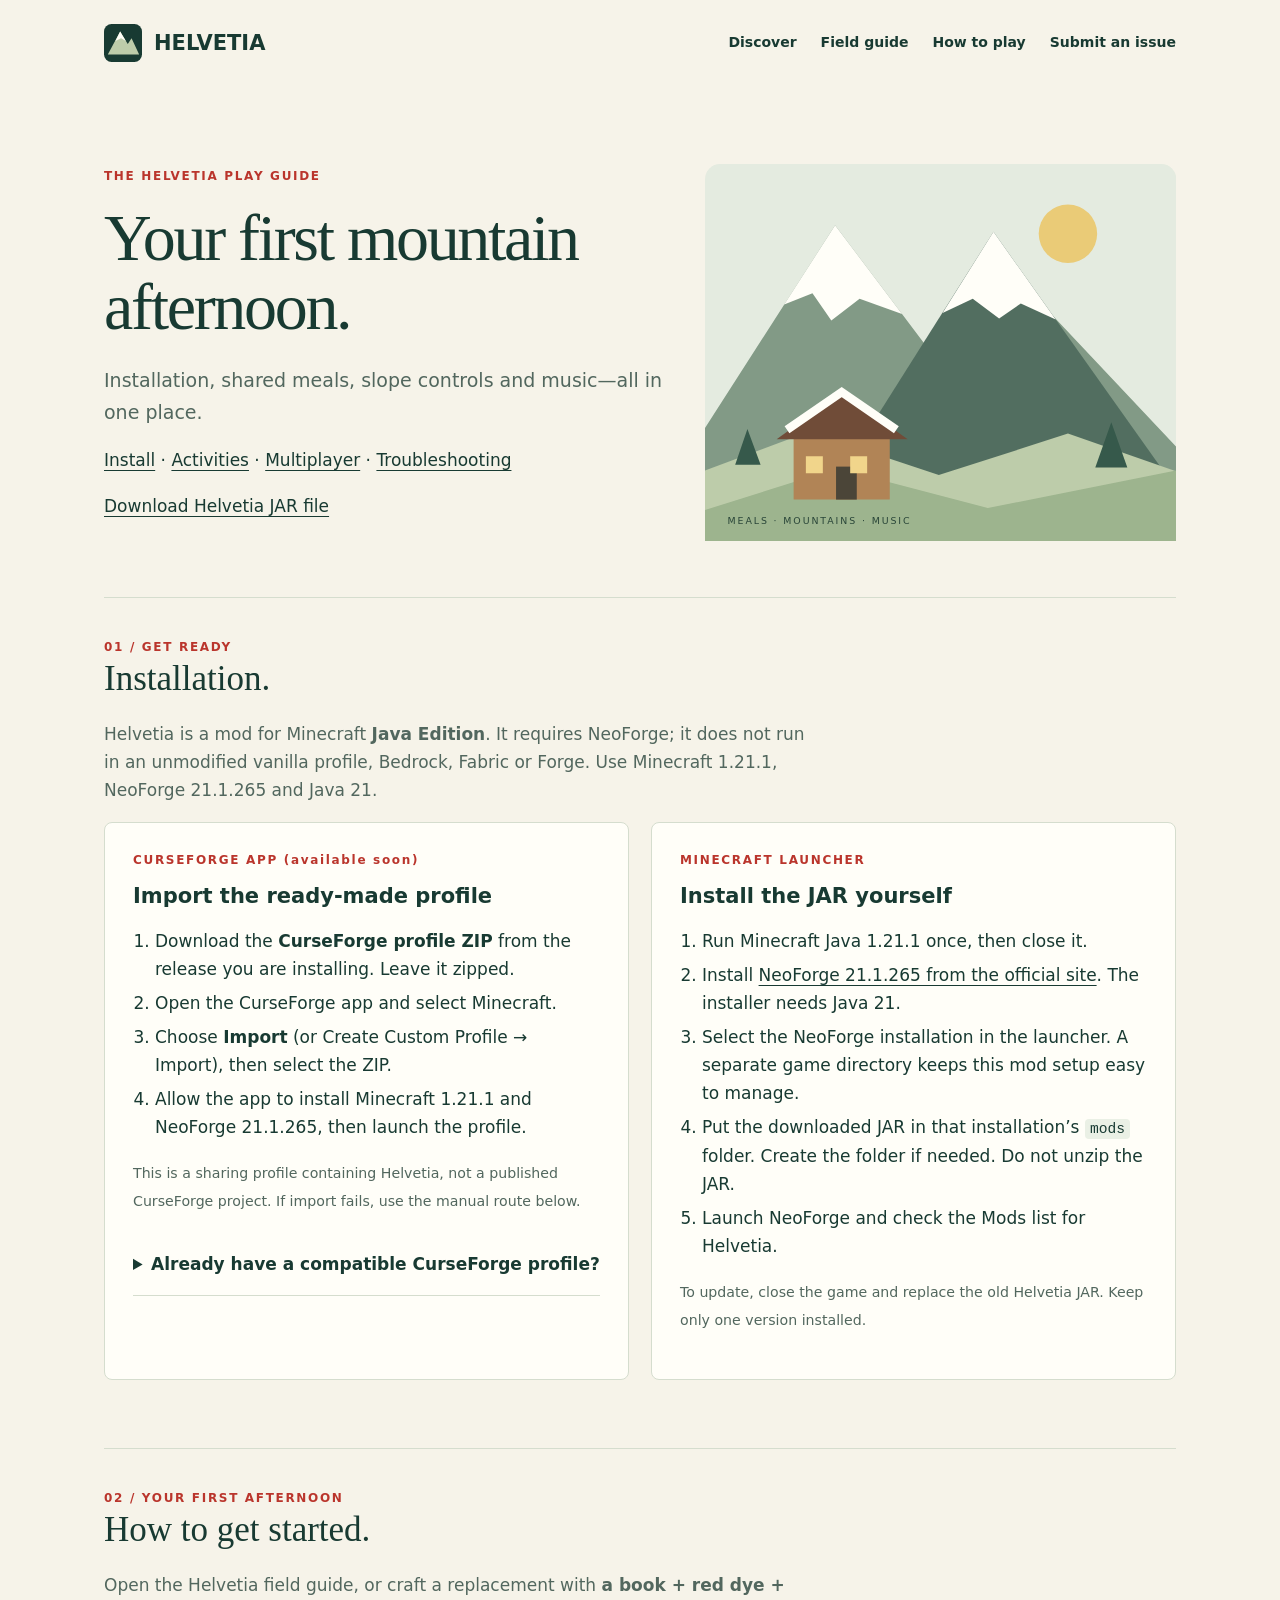
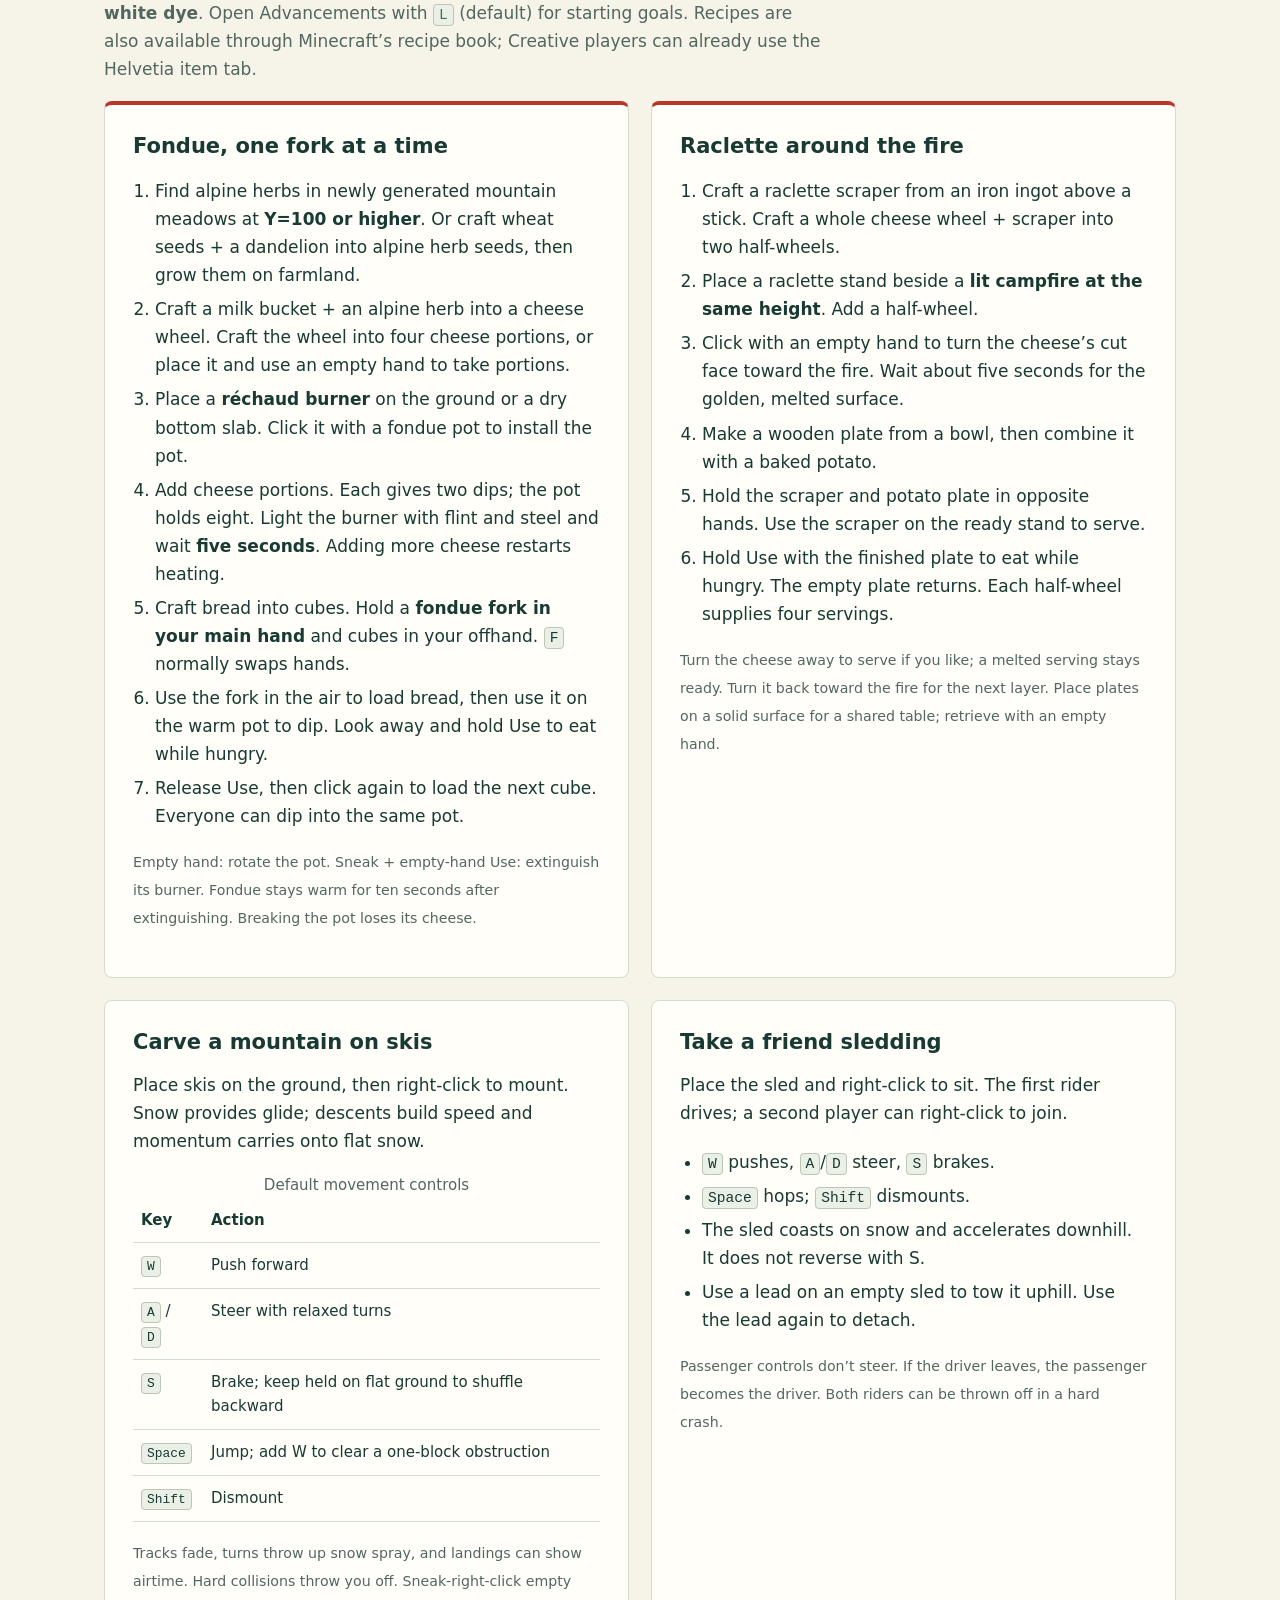
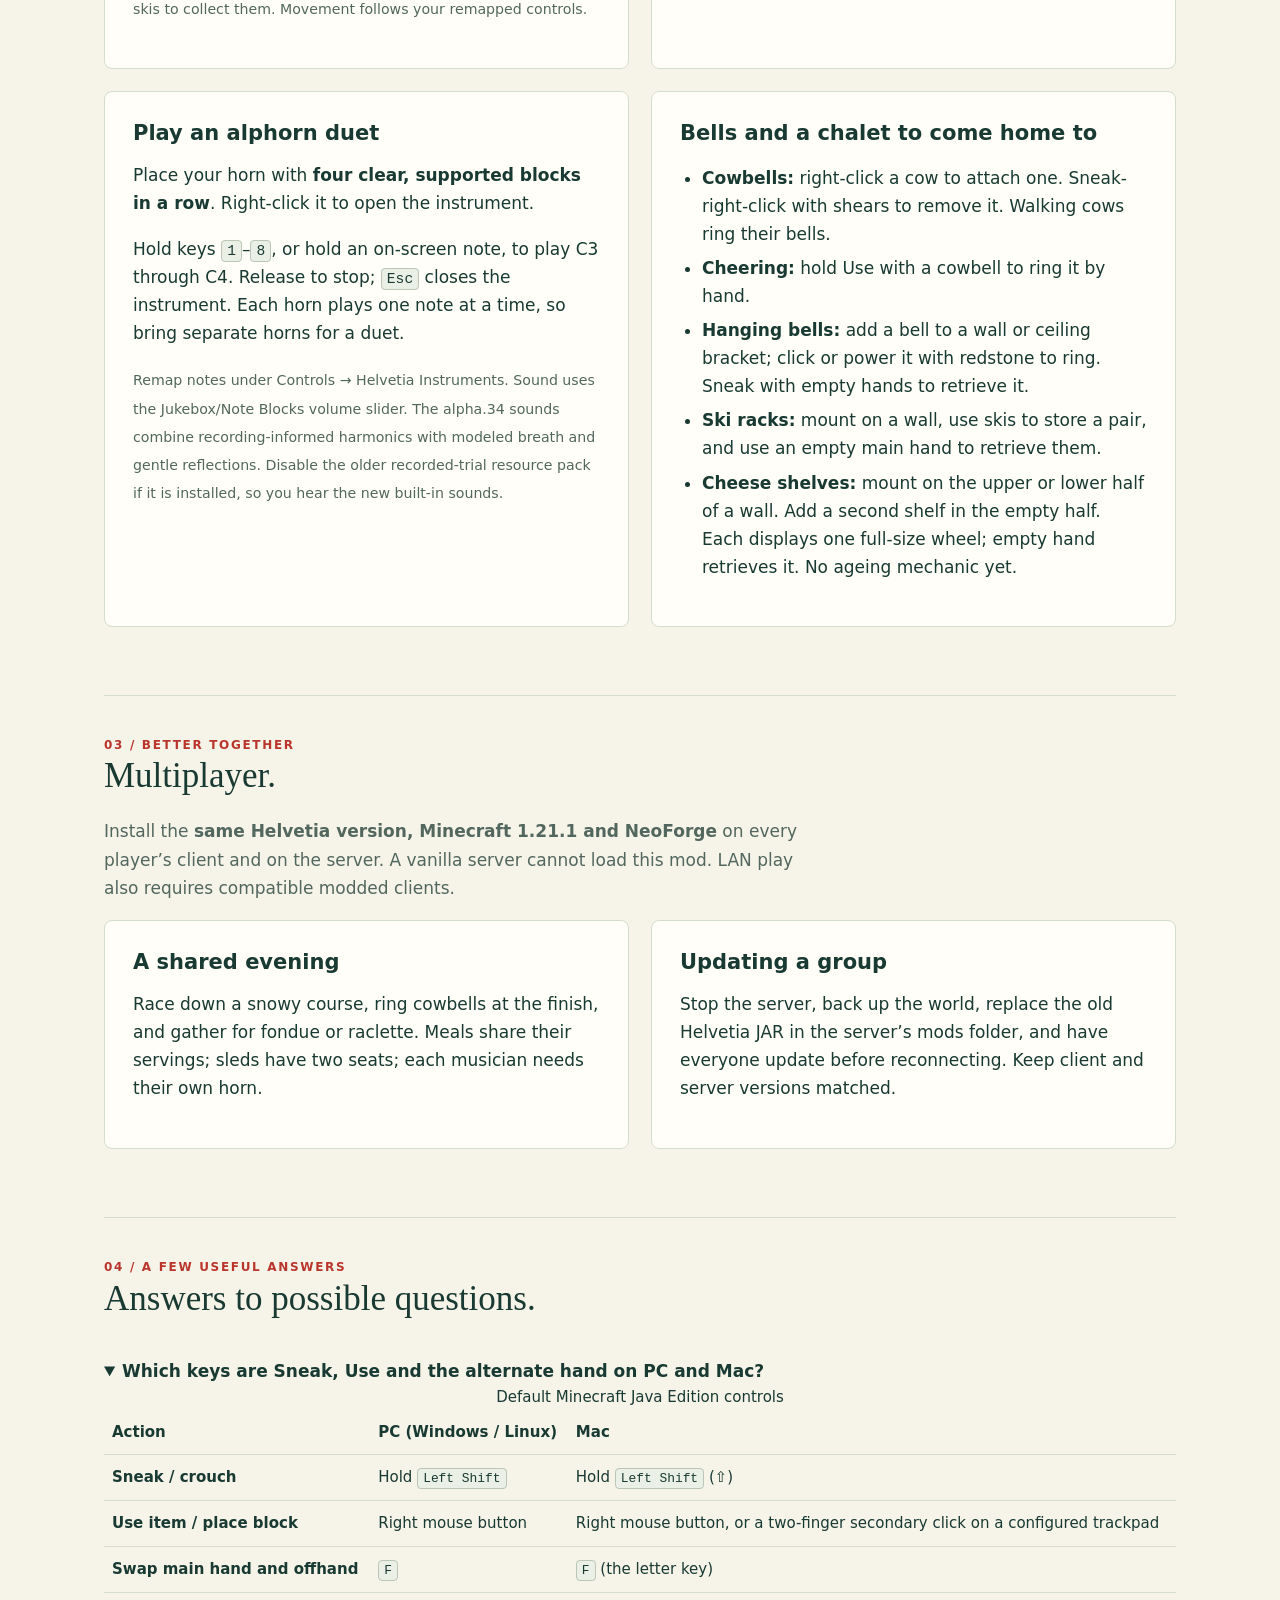
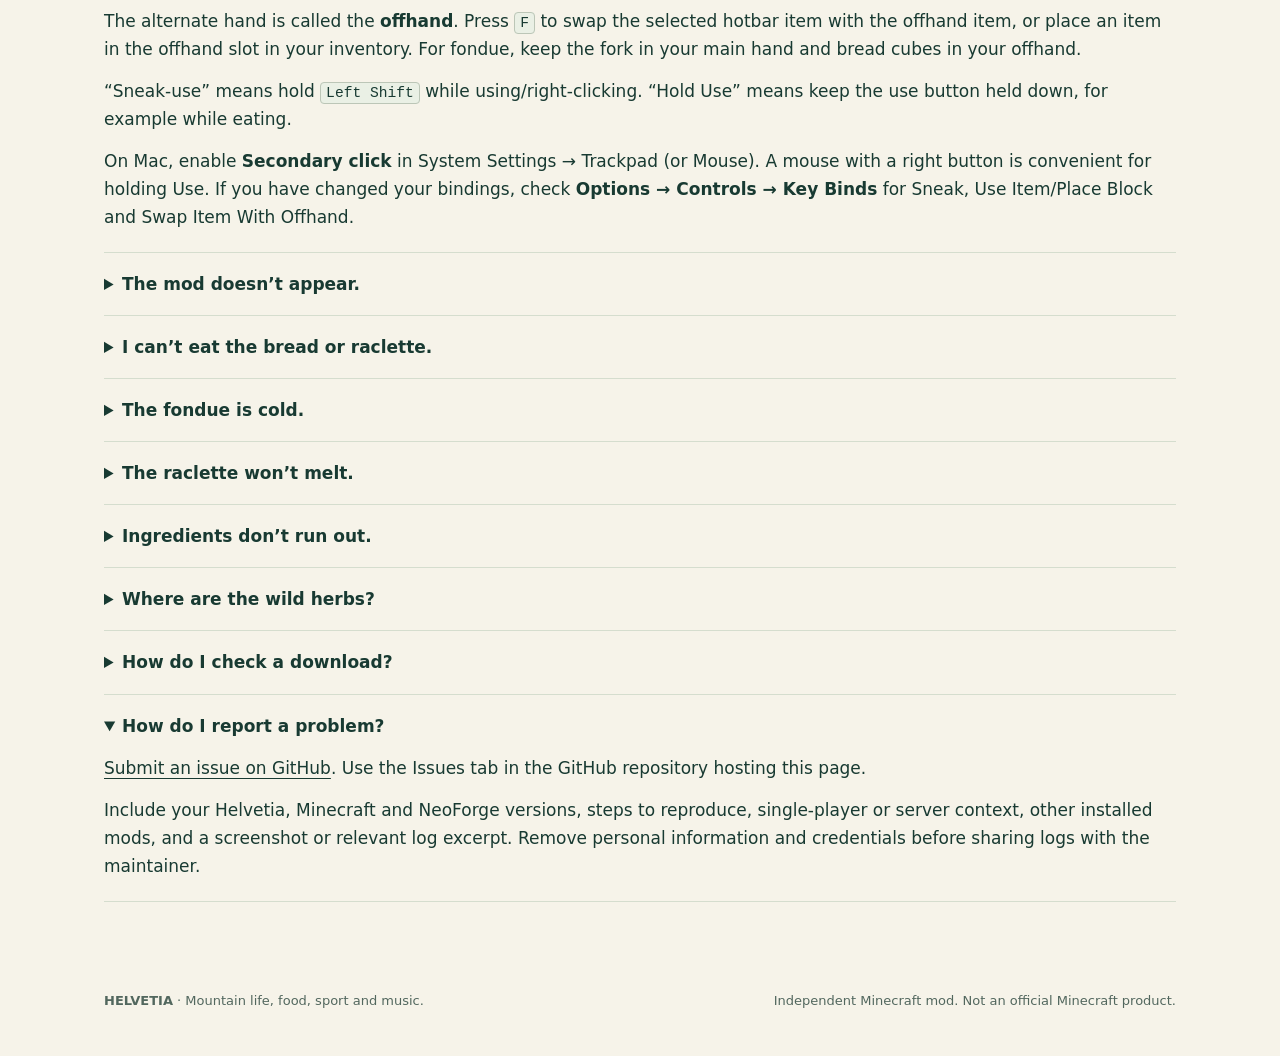
==== howto.html @ 1fc5f3c0 "Add files via upload" ====
<!doctype html>
<html lang="en">

<head>
    <meta charset="utf-8">
    <meta name="viewport" content="width=device-width,initial-scale=1">
    <meta name="description"
        content="Learn to install Helvetia and enjoy fondue, raclette, skiing, sledding, alphorns and cowbells.">
    <title>Helvetia — Installation and play guide</title>
    <link rel="icon" type="image/svg+xml" href="mountain.svg">
    <link rel="stylesheet" href="style.css">
</head>

<body><a class="skip" href="#main">Skip to content</a>
    <header><a class="brand" href="index.html"><img class="brand-icon" src="mountain.svg" alt="">HELVETIA</a>
        <nav aria-label="Main navigation"><a href="index.html#discover">Discover</a><a href="index.html#guide">Field
                guide</a><a href="howto.html">How to play</a><a data-issues href="howto.html#report">Submit an issue</a>
        </nav>
    </header>
    <main id="main">
        <section class="hero">
            <div>
                <div class="eyebrow">The Helvetia play guide</div>
                <h1>Your first mountain afternoon.</h1>
                <p class="lead">Installation, shared meals, slope controls and music—all in one place.</p>
                <p><a href="#install">Install</a> · <a href="#play">Activities</a> · <a href="#friends">Multiplayer</a>
                    · <a href="#help">Troubleshooting</a></p>
                <p><a download href="downloads/helvetia-neoforge-1.21.1-0.1.0-alpha.34.jar">Download Helvetia
                        JAR file</a></p>
            </div>
        <svg class="scene" viewBox="0 0 500 400" role="img"
                aria-label="Illustrated mountain landscape with snowy peaks and a chalet">
                <rect width="500" height="400" rx="16" fill="#e4ebe0" />
                <circle cx="385" cy="74" r="31" fill="#eacb77" />
                <path d="M0 280 138 65 255 220 335 125 500 300V400H0" fill="#829a86" />
                <path d="m84 149 54-84 71 94-45-16-30 23-20-29z" fill="#fffef8" />
                <path d="M140 335 306 72 500 345V400H140" fill="#526e60" />
                <path d="m252 158 54-86 66 93-37-17-23 16-28-21z" fill="#fffef8" />
                <path d="M0 325 110 284 248 330 385 286 500 326V400H0" fill="#bdccaa" />
                <path d="M0 367 140 323 300 365 500 325V400H0" fill="#9db48e" />
                <path d="M94 290h102v66H94" fill="#b18456" />
                <path d="m76 292 69-50 70 50z" fill="#704c38" />
                <path d="m87 282 58-40 58 40" fill="none" stroke="#fffef8" stroke-width="9" />
                <path d="M139 321h22v35h-22" fill="#4b4538" />
                <path d="M107 310h18v18h-18m47-18h18v18h-18" fill="#f1d58b" />
                <path d="M32 319h27l-14-38zm382 3h34l-17-48z" fill="#36594b" /><text x="24" y="382" fill="#294538"
                    font-family="system-ui,sans-serif" font-size="10" letter-spacing="2">MEALS · MOUNTAINS ·
                    MUSIC</text>
            </svg>
        </section>
        <section class="section" id="install">
            <div class="eyebrow">01 / Get ready</div>
            <h2>Installation.</h2>
            <p class="intro">Helvetia is a mod for Minecraft <strong>Java Edition</strong>. It requires NeoForge; it
                does not run in an unmodified vanilla profile, Bedrock, Fabric or Forge. Use Minecraft 1.21.1, NeoForge
                21.1.265 and Java 21.</p>
            <div class="grid">
                <article class="card">
                    <div class="number">CURSEFORGE APP (available soon)</div>
                    <h3>Import the ready-made profile</h3>
                    <ol>
                        <li>Download the <strong>CurseForge profile ZIP</strong> from the release you are installing.
                            Leave it zipped.</li>
                        <li>Open the CurseForge app and select Minecraft.</li>
                        <li>Choose <strong>Import</strong> (or Create Custom Profile → Import), then select the ZIP.
                        </li>
                        <li>Allow the app to install Minecraft 1.21.1 and NeoForge 21.1.265, then launch the profile.
                        </li>
                    </ol>
                    <p><small>This is a sharing profile containing Helvetia, not a published CurseForge project. If
                            import fails, use the manual route below.</small></p>
                    <details>
                        <summary>Already have a compatible CurseForge profile?</summary>
                        <p>Open its folder, put the Helvetia JAR in <code>mods</code>, remove older Helvetia JARs, and
                            restart. For a new manual profile, select Minecraft 1.21.1 and NeoForge 21.1.265.</p>
                    </details>
                </article>
                <article class="card">
                    <div class="number">MINECRAFT LAUNCHER</div>
                    <h3>Install the JAR yourself</h3>
                    <ol>
                        <li>Run Minecraft Java 1.21.1 once, then close it.</li>
                        <li>Install <a href="https://neoforged.net/">NeoForge 21.1.265 from the official site</a>. The
                            installer needs Java 21.</li>
                        <li>Select the NeoForge installation in the launcher. A separate game directory keeps this mod
                            setup easy to manage.</li>
                        <li>Put the downloaded JAR in that installation’s <code>mods</code> folder. Create the folder if
                            needed. Do not unzip the JAR.</li>
                        <li>Launch NeoForge and check the Mods list for Helvetia.</li>
                    </ol>
                    <p><small>To update, close the game and replace the old Helvetia JAR. Keep only one version
                            installed.</small></p>
                </article>
            </div>
        </section>
        <section class="section" id="play">
            <div class="eyebrow">02 / Your first afternoon</div>
            <h2>How to get started.</h2>
            <p class="intro">Open the Helvetia field guide, or craft a replacement with <strong>a book + red dye + white
                    dye</strong>. Open Advancements with <kbd>L</kbd> (default) for starting goals. Recipes are also
                available through Minecraft’s recipe book; Creative players can already use the Helvetia item tab.</p>
            <div class="grid">
                <article class="card meal">
                    <h3>Fondue, one fork at a time</h3>
                    <ol>
                        <li>Find alpine herbs in newly generated mountain meadows at <strong>Y=100 or higher</strong>.
                            Or craft wheat seeds + a dandelion into alpine herb seeds, then grow them on farmland.</li>
                        <li>Craft a milk bucket + an alpine herb into a cheese wheel. Craft the wheel into four cheese
                            portions, or place it and use an empty hand to take portions.</li>
                        <li>Place a <strong>réchaud burner</strong> on the ground or a dry bottom slab. Click it with a
                            fondue pot to install the pot.</li>
                        <li>Add cheese portions. Each gives two dips; the pot holds eight. Light the burner with flint
                            and steel and wait <strong>five seconds</strong>. Adding more cheese restarts heating.</li>
                        <li>Craft bread into cubes. Hold a <strong>fondue fork in your main hand</strong> and cubes in
                            your offhand. <kbd>F</kbd> normally swaps hands.</li>
                        <li>Use the fork in the air to load bread, then use it on the warm pot to dip. Look away and
                            hold Use to eat while hungry.</li>
                        <li>Release Use, then click again to load the next cube. Everyone can dip into the same pot.
                        </li>
                    </ol>
                    <p><small>Empty hand: rotate the pot. Sneak + empty-hand Use: extinguish its burner. Fondue stays
                            warm for ten seconds after extinguishing. Breaking the pot loses its cheese.</small></p>
                </article>
                <article class="card meal">
                    <h3>Raclette around the fire</h3>
                    <ol>
                        <li>Craft a raclette scraper from an iron ingot above a stick. Craft a whole cheese wheel +
                            scraper into two half-wheels.</li>
                        <li>Place a raclette stand beside a <strong>lit campfire at the same height</strong>. Add a
                            half-wheel.</li>
                        <li>Click with an empty hand to turn the cheese’s cut face toward the fire. Wait about five
                            seconds for the golden, melted surface.</li>
                        <li>Make a wooden plate from a bowl, then combine it with a baked potato.</li>
                        <li>Hold the scraper and potato plate in opposite hands. Use the scraper on the ready stand to
                            serve.</li>
                        <li>Hold Use with the finished plate to eat while hungry. The empty plate returns. Each
                            half-wheel supplies four servings.</li>
                    </ol>
                    <p><small>Turn the cheese away to serve if you like; a melted serving stays ready. Turn it back
                            toward the fire for the next layer. Place plates on a solid surface for a shared table;
                            retrieve with an empty hand.</small></p>
                </article>
                <article class="card">
                    <h3>Carve a mountain on skis</h3>
                    <p>Place skis on the ground, then right-click to mount. Snow provides glide; descents build speed
                        and momentum carries onto flat snow.</p>
                    <table>
                        <caption class="muted">Default movement controls</caption>
                        <thead>
                            <tr>
                                <th>Key</th>
                                <th>Action</th>
                            </tr>
                        </thead>
                        <tbody>
                            <tr>
                                <td><kbd>W</kbd></td>
                                <td>Push forward</td>
                            </tr>
                            <tr>
                                <td><kbd>A</kbd> / <kbd>D</kbd></td>
                                <td>Steer with relaxed turns</td>
                            </tr>
                            <tr>
                                <td><kbd>S</kbd></td>
                                <td>Brake; keep held on flat ground to shuffle backward</td>
                            </tr>
                            <tr>
                                <td><kbd>Space</kbd></td>
                                <td>Jump; add W to clear a one-block obstruction</td>
                            </tr>
                            <tr>
                                <td><kbd>Shift</kbd></td>
                                <td>Dismount</td>
                            </tr>
                        </tbody>
                    </table>
                    <p style="margin-top:16px"><small>Tracks fade, turns throw up snow spray, and landings can show
                            airtime. Hard collisions throw you off. Sneak-right-click empty skis to collect them.
                            Movement follows your remapped controls.</small></p>
                </article>
                <article class="card">
                    <h3>Take a friend sledding</h3>
                    <p>Place the sled and right-click to sit. The first rider drives; a second player can right-click to
                        join.</p>
                    <ul>
                        <li><kbd>W</kbd> pushes, <kbd>A</kbd>/<kbd>D</kbd> steer, <kbd>S</kbd> brakes.</li>
                        <li><kbd>Space</kbd> hops; <kbd>Shift</kbd> dismounts.</li>
                        <li>The sled coasts on snow and accelerates downhill. It does not reverse with S.</li>
                        <li>Use a lead on an empty sled to tow it uphill. Use the lead again to detach.</li>
                    </ul>
                    <p><small>Passenger controls don’t steer. If the driver leaves, the passenger becomes the driver.
                            Both riders can be thrown off in a hard crash.</small></p>
                </article>
                <article class="card">
                    <h3>Play an alphorn duet</h3>
                    <p>Place your horn with <strong>four clear, supported blocks in a row</strong>. Right-click it to
                        open the instrument.</p>
                    <p>Hold keys <kbd>1</kbd>–<kbd>8</kbd>, or hold an on-screen note, to play C3 through C4. Release to
                        stop; <kbd>Esc</kbd> closes the instrument. Each horn plays one note at a time, so bring
                        separate horns for a duet.</p>
                    <p><small>Remap notes under Controls → Helvetia Instruments. Sound uses the Jukebox/Note Blocks
                            volume slider. The alpha.34 sounds combine recording-informed harmonics with modeled breath
                            and gentle reflections. Disable the older recorded-trial resource pack if it is installed,
                            so you hear the new built-in sounds.</small></p>
                </article>
                <article class="card">
                    <h3>Bells and a chalet to come home to</h3>
                    <ul>
                        <li><strong>Cowbells:</strong> right-click a cow to attach one. Sneak-right-click with shears to
                            remove it. Walking cows ring their bells.</li>
                        <li><strong>Cheering:</strong> hold Use with a cowbell to ring it by hand.</li>
                        <li><strong>Hanging bells:</strong> add a bell to a wall or ceiling bracket; click or power it
                            with redstone to ring. Sneak with empty hands to retrieve it.</li>
                        <li><strong>Ski racks:</strong> mount on a wall, use skis to store a pair, and use an empty main
                            hand to retrieve them.</li>
                        <li><strong>Cheese shelves:</strong> mount on the upper or lower half of a wall. Add a second
                            shelf in the empty half. Each displays one full-size wheel; empty hand retrieves it. No
                            ageing mechanic yet.</li>
                    </ul>
                </article>
            </div>
        </section>
        <section class="section" id="friends">
            <div class="eyebrow">03 / Better together</div>
            <h2>Multiplayer.</h2>
            <p class="intro">Install the <strong>same Helvetia version, Minecraft 1.21.1 and NeoForge</strong> on every
                player’s client and on the server. A vanilla server cannot load this mod. LAN play also requires
                compatible modded clients.</p>
            <div class="grid">
                <div class="card">
                    <h3>A shared evening</h3>
                    <p>Race down a snowy course, ring cowbells at the finish, and gather for fondue or raclette. Meals
                        share their servings; sleds have two seats; each musician needs their own horn.</p>
                </div>
                <div class="card">
                    <h3>Updating a group</h3>
                    <p>Stop the server, back up the world, replace the old Helvetia JAR in the server’s mods folder, and
                        have everyone update before reconnecting. Keep client and server versions matched.</p>
                </div>
            </div>
        </section>
        <section class="section" id="help">
            <div class="eyebrow">04 / A few useful answers</div>
            <h2>Answers to possible questions.</h2>
            <details open>
                <summary>Which keys are Sneak, Use and the alternate hand on PC and Mac?</summary>
                <table>
                    <caption>Default Minecraft Java Edition controls</caption>
                    <thead><tr><th scope="col">Action</th><th scope="col">PC (Windows / Linux)</th><th scope="col">Mac</th></tr></thead>
                    <tbody>
                        <tr><th scope="row">Sneak / crouch</th><td>Hold <kbd>Left Shift</kbd></td><td>Hold <kbd>Left Shift</kbd> (⇧)</td></tr>
                        <tr><th scope="row">Use item / place block</th><td>Right mouse button</td><td>Right mouse button, or a two-finger secondary click on a configured trackpad</td></tr>
                        <tr><th scope="row">Swap main hand and offhand</th><td><kbd>F</kbd></td><td><kbd>F</kbd> (the letter key)</td></tr>
                    </tbody>
                </table>
                <p>The alternate hand is called the <strong>offhand</strong>. Press <kbd>F</kbd> to swap the selected
                    hotbar item with the offhand item, or place an item in the offhand slot in your inventory.
                    For fondue, keep the fork in your main hand and bread cubes in your offhand.</p>
                <p>“Sneak-use” means hold <kbd>Left Shift</kbd> while using/right-clicking. “Hold Use” means keep
                    the use button held down, for example while eating.</p>
                <p>On Mac, enable <strong>Secondary click</strong> in System Settings → Trackpad (or Mouse).
                    A mouse with a right button is convenient for holding Use. If you have changed your bindings,
                    check <strong>Options → Controls → Key Binds</strong> for Sneak, Use Item/Place Block and
                    Swap Item With Offhand.</p>
            </details>
            <details>
                <summary>The mod doesn’t appear.</summary>
                <p>Check that you launched NeoForge 21.1.265 with Minecraft Java 1.21.1, and that the JAR is in that
                    installation’s mods folder. A ZIP of the source project is not an installable mod.</p>
            </details>
            <details>
                <summary>I can’t eat the bread or raclette.</summary>
                <p>Try Survival with some hunger missing, and look away from blocks while holding Use. For fondue, load
                    the fork with bread, then dip into a heated pot first. Release Use before loading another bite.</p>
            </details>
            <details>
                <summary>The fondue is cold.</summary>
                <p>Light its réchaud with flint and steel and wait five seconds after adding cheese. The shared pot must
                    contain cheese portions. After extinguishing, it cools after ten seconds.</p>
            </details>
            <details>
                <summary>The raclette won’t melt.</summary>
                <p>Place a lit campfire directly beside the stand at the same height. Rotate the cut face toward the
                    fire using an empty hand, then wait.</p>
            </details>
            <details>
                <summary>Ingredients don’t run out.</summary>
                <p>Creative mode preserves added ingredient stacks. Test ingredient consumption and eating in Survival.
                </p>
            </details>
            <details>
                <summary>Where are the wild herbs?</summary>
                <p>Look in newly generated meadow terrain at Y=100+. Previously explored chunks won’t gain new patches.
                    You can also craft seeds from wheat seeds and a dandelion.</p>
            </details>
            <details>
                <summary>How do I check a download?</summary>
                <p>Compare your file’s SHA-256 with <a href="downloads/SHA256SUMS.txt">SHA256SUMS.txt</a>. On macOS use
                    <code>shasum -a 256 filename.jar</code>; in Windows PowerShell use
                    <code>Get-FileHash filename.jar -Algorithm SHA256</code>. A matching checksum detects changed bytes;
                    it is not a security certification.</p>
            </details>
            <details id="report" open>
                <summary>How do I report a problem?</summary>
                <p><a data-issues href="#report">Submit an issue on GitHub</a>. <span id="issue-help">Use the Issues tab
                        in the GitHub repository hosting this page.</span></p>
                <p>Include your Helvetia, Minecraft and NeoForge versions, steps to reproduce, single-player or server
                    context, other installed mods, and a screenshot or relevant log excerpt. Remove personal information
                    and credentials before sharing logs with the maintainer.</p>
            </details>
        </section>
    </main>
    <footer class="footer"><span><strong>HELVETIA</strong> · Mountain life, food, sport and
            music.</span><span>Independent Minecraft mod. Not an official Minecraft product.</span></footer>
    <script src="site.js"></script>
</body>

</html>
---- style.css ----
:root{--ink:#183a32;--muted:#52675e;--cream:#f6f3e9;--red:#ba352c;--line:#d5ddce;--paper:#fffef8}*{box-sizing:border-box}html{scroll-behavior:smooth;scroll-padding-top:20px}body{margin:0;background:var(--cream);color:var(--ink);font:17px/1.65 system-ui,-apple-system,sans-serif}a{color:var(--ink);text-underline-offset:4px}a:hover{color:var(--red)}a:focus-visible,summary:focus-visible{outline:3px solid var(--red);outline-offset:5px}header,main,footer{max-width:1120px;margin:auto;padding:24px}header{display:flex;justify-content:space-between;align-items:center;gap:20px}.brand{display:flex;align-items:center;gap:12px;font-size:21px;font-weight:800;text-decoration:none}.brand-icon{width:38px;height:38px}nav{display:flex;gap:24px;font-size:14px;font-weight:650;flex-wrap:wrap}nav a{text-decoration:none}.hero{padding:54px 0 28px;display:grid;grid-template-columns:1.2fr 1fr;align-items:center;gap:35px}.eyebrow{text-transform:uppercase;letter-spacing:.14em;font-size:12px;font-weight:800;color:var(--red)}h1{font-family:Georgia,serif;font-size:clamp(42px,5.4vw,66px);line-height:1.05;font-weight:500;letter-spacing:-.035em;margin:16px 0 24px}h2{font-family:Georgia,serif;font-size:35px;line-height:1.2;font-weight:500;margin:0 0 20px}h3{font-size:21px;line-height:1.3;margin:0 0 14px}p{margin:0 0 18px}.lead{font-size:19px;color:var(--muted);max-width:560px}.scene{width:100%;height:auto}.tags{display:flex;flex-wrap:wrap;gap:8px;margin:24px 0}.tag{border:1px solid var(--line);padding:5px 10px;border-radius:4px;font-size:12px;font-weight:700}.actions{display:flex;gap:12px;flex-wrap:wrap}.button{display:inline-block;padding:12px 19px;border-radius:5px;text-decoration:none;font-size:15px;font-weight:750;border:1px solid var(--ink)}.button.primary{background:var(--red);border-color:var(--red);color:white}.button:hover{background:var(--ink);color:white}.notice{padding:16px 20px;border-left:4px solid var(--red);background:#ede8db;font-size:14px;margin:30px 0}.section{padding:40px 0;border-top:1px solid var(--line);margin-top:28px}.intro{color:var(--muted);max-width:720px}.grid{display:grid;grid-template-columns:repeat(2,minmax(0,1fr));gap:22px}.card{background:var(--paper);padding:28px;border:1px solid var(--line);border-radius:8px}.card small,.muted{color:var(--muted)}.number{font-size:12px;letter-spacing:.14em;color:var(--red);font-weight:800;margin-bottom:12px}ol,ul{padding-left:22px;margin:14px 0}li{padding:3px 0}code,kbd{font-family:ui-monospace,monospace;font-size:.86em;background:#eaf0e5;border-radius:4px;padding:2px 5px;overflow-wrap:anywhere}kbd{border:1px solid #bcc6b7;white-space:nowrap}table{border-collapse:collapse;width:100%;font-size:15px}td,th{text-align:left;padding:10px 8px;border-bottom:1px solid var(--line);vertical-align:top}th{font-weight:750}details{border-bottom:1px solid var(--line);padding:17px 0}summary{font-weight:700;cursor:pointer}details p{margin:14px 0 4px}.meal{border-top:4px solid var(--red)}.footer{display:flex;justify-content:space-between;gap:24px;flex-wrap:wrap;font-size:13px;color:var(--muted);padding-bottom:45px}.skip{position:absolute;top:-80px;left:15px;background:white;padding:10px}.skip:focus{top:10px}@media(max-width:720px){header{align-items:flex-start}nav{gap:12px}.hero{grid-template-columns:1fr;padding-top:28px;gap:0}.scene{max-height:240px}.grid{grid-template-columns:1fr}.card{padding:22px}main,header,footer{padding:18px}h2{font-size:30px}}@media(prefers-reduced-motion:reduce){html{scroll-behavior:auto}}@media print{nav,.actions,.scene{display:none}.grid{display:block}.card{break-inside:avoid;margin:15px 0}body{background:white;font-size:12px}.section{padding:15px 0}h1{font-size:38px}details{break-inside:avoid}}
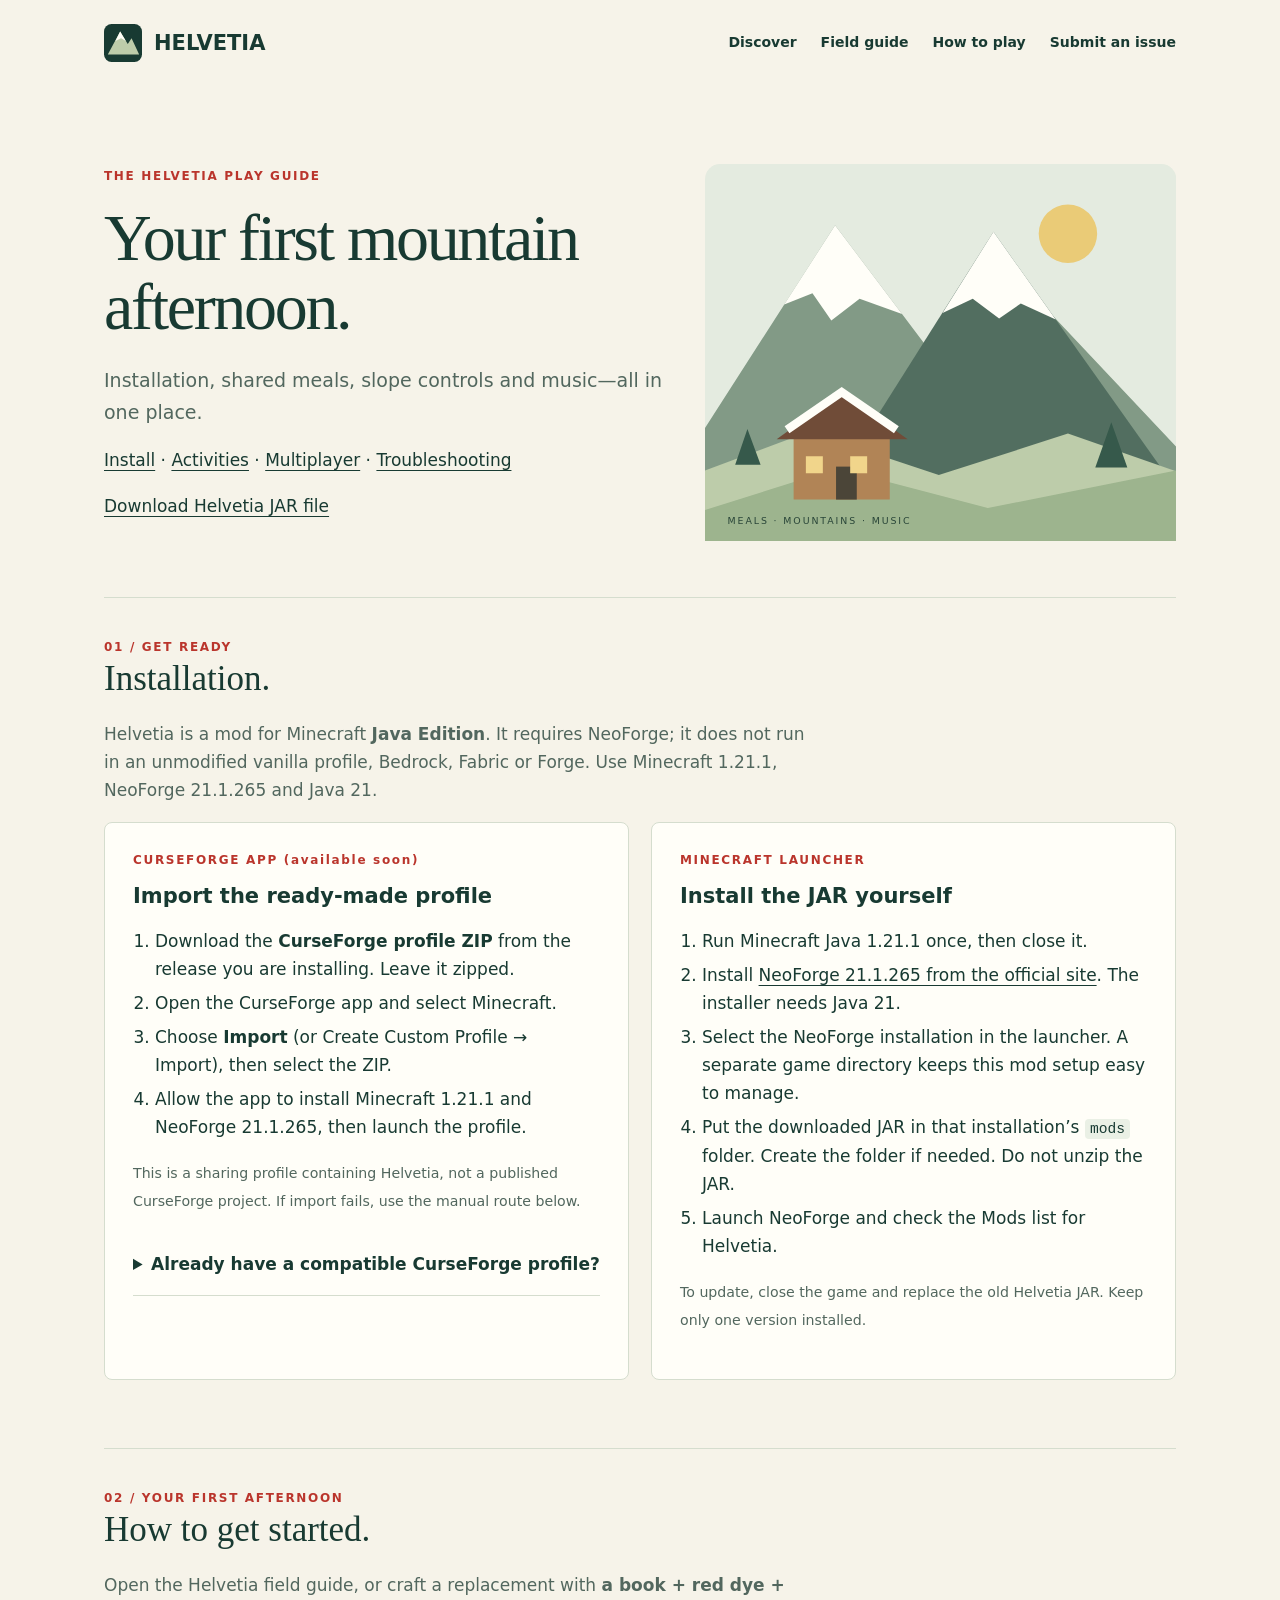
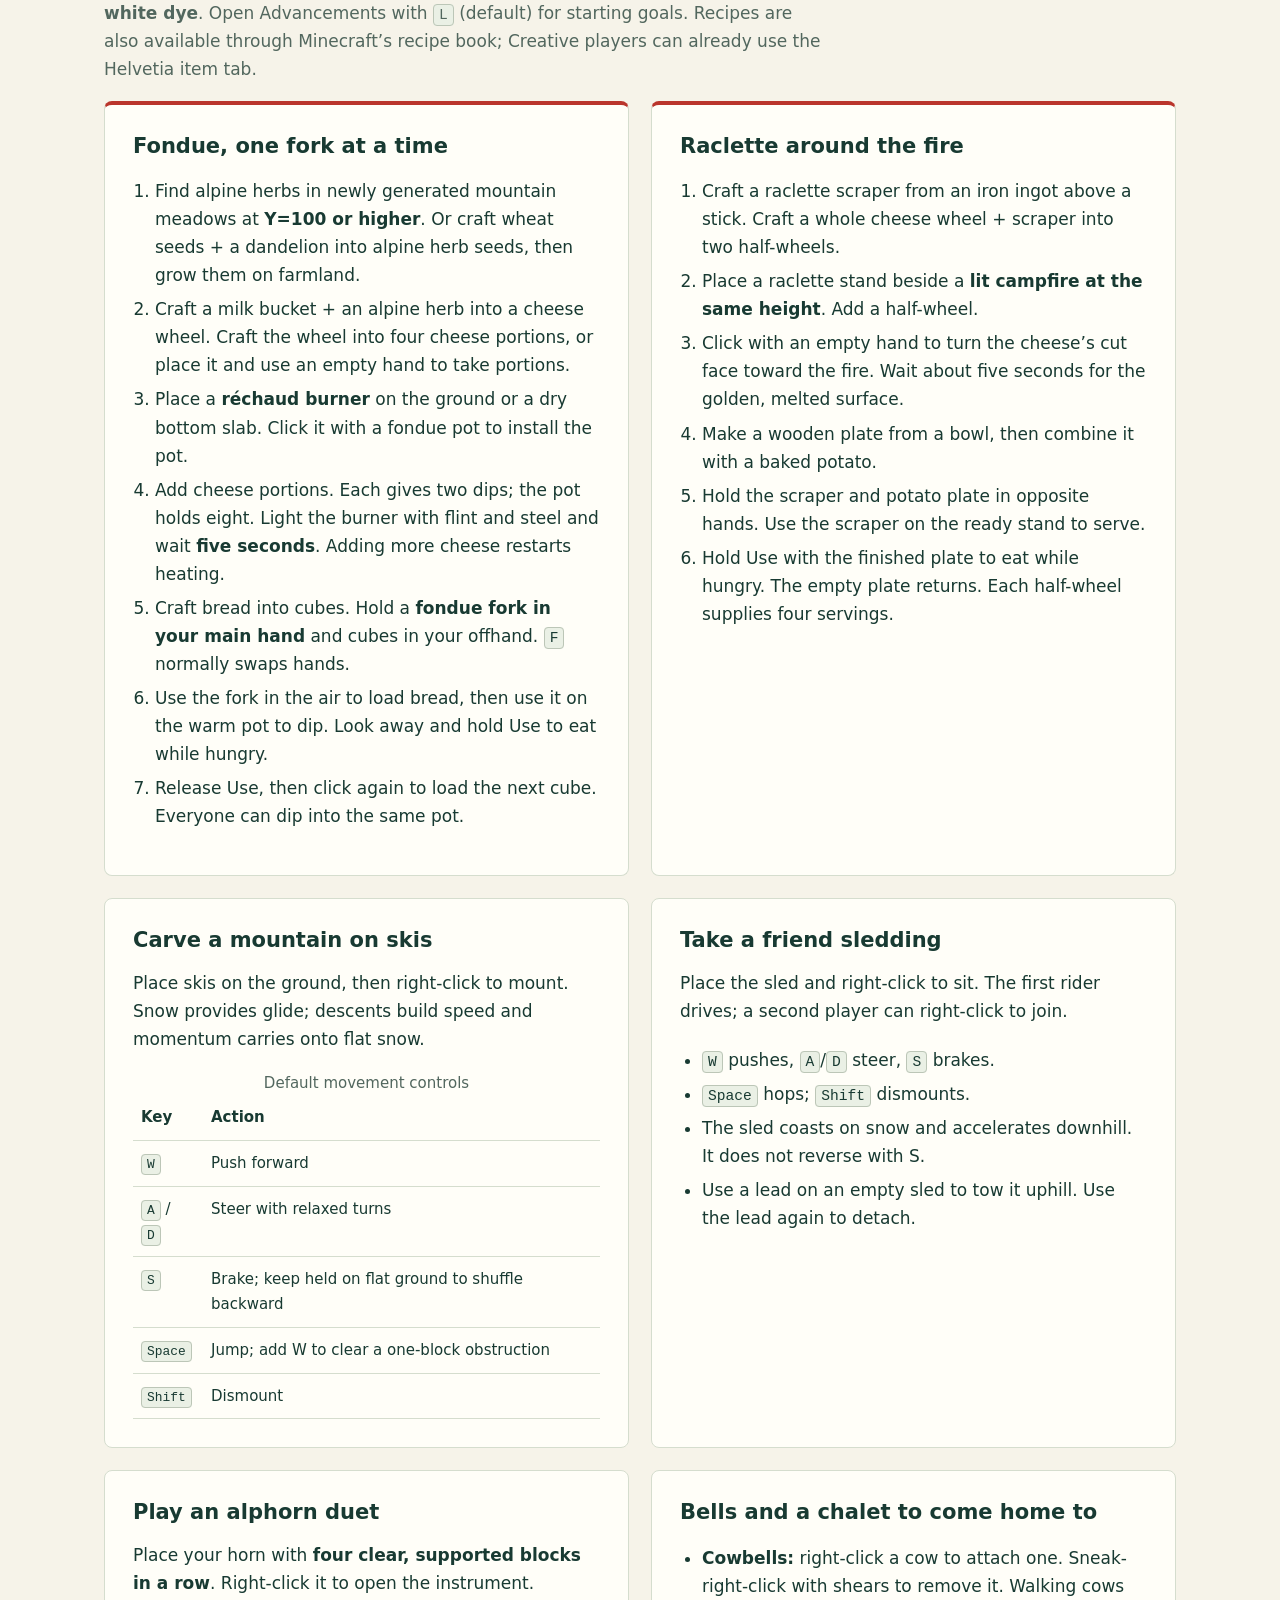
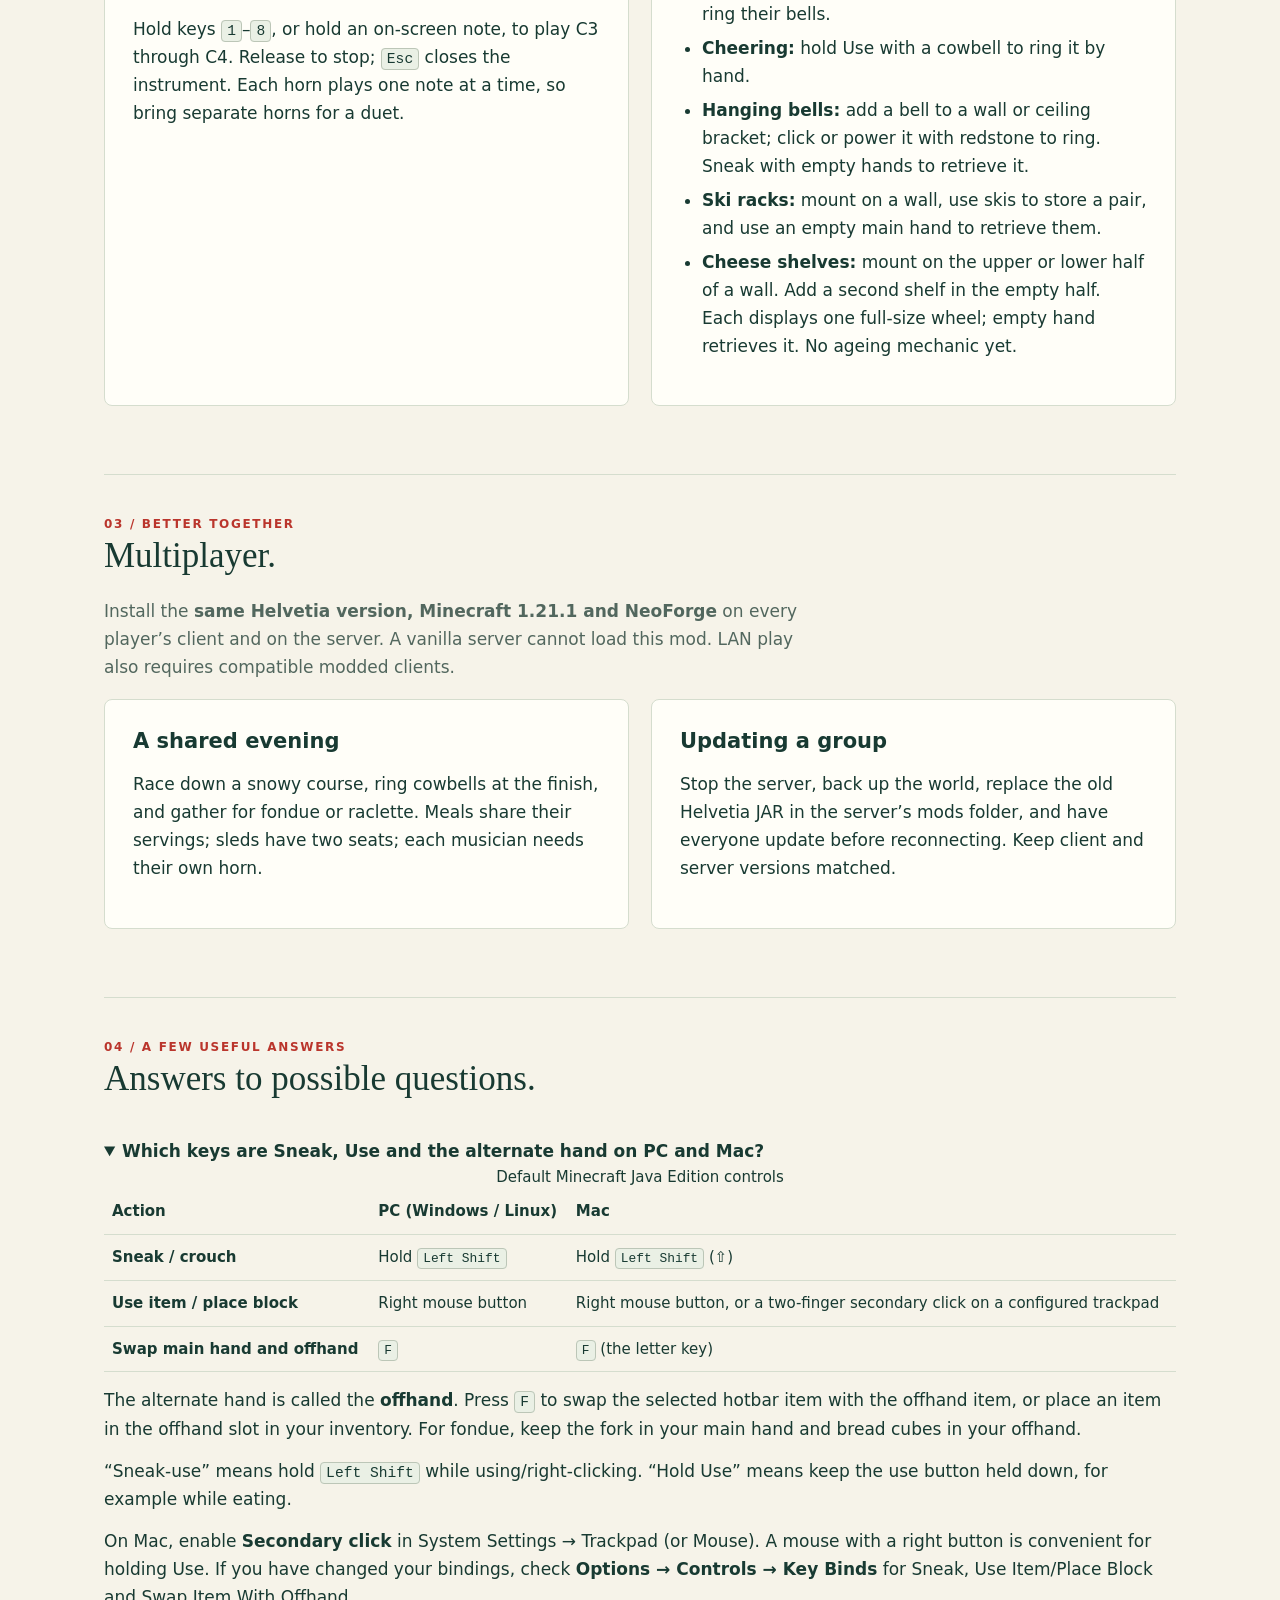
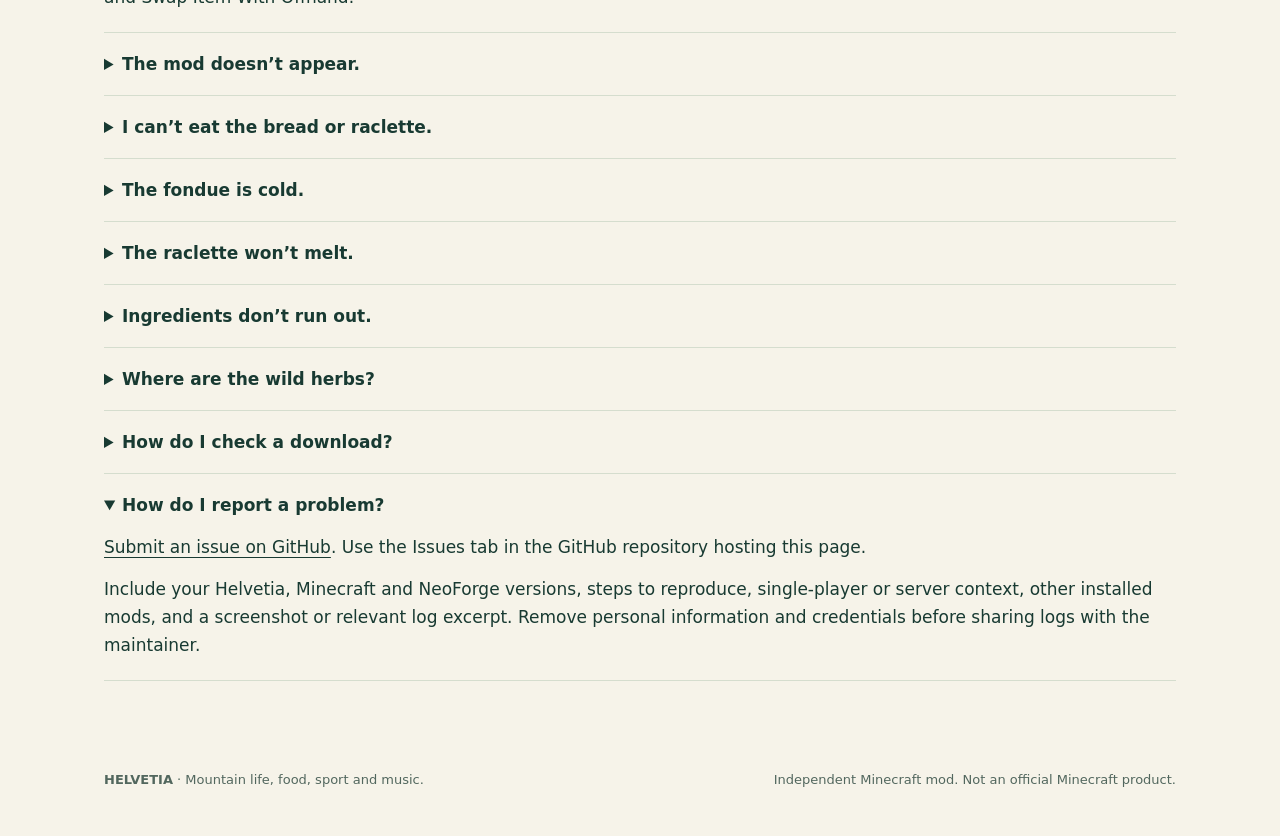
==== commit 834b69a6: "Add files via upload" ====
--- a/howto.html
+++ b/howto.html
@@ -118,8 +118,6 @@
                         <li>Release Use, then click again to load the next cube. Everyone can dip into the same pot.
                         </li>
                     </ol>
-                    <p><small>Empty hand: rotate the pot. Sneak + empty-hand Use: extinguish its burner. Fondue stays
-                            warm for ten seconds after extinguishing. Breaking the pot loses its cheese.</small></p>
                 </article>
                 <article class="card meal">
                     <h3>Raclette around the fire</h3>
@@ -136,9 +134,6 @@
                         <li>Hold Use with the finished plate to eat while hungry. The empty plate returns. Each
                             half-wheel supplies four servings.</li>
                     </ol>
-                    <p><small>Turn the cheese away to serve if you like; a melted serving stays ready. Turn it back
-                            toward the fire for the next layer. Place plates on a solid surface for a shared table;
-                            retrieve with an empty hand.</small></p>
                 </article>
                 <article class="card">
                     <h3>Carve a mountain on skis</h3>
@@ -175,9 +170,6 @@
                             </tr>
                         </tbody>
                     </table>
-                    <p style="margin-top:16px"><small>Tracks fade, turns throw up snow spray, and landings can show
-                            airtime. Hard collisions throw you off. Sneak-right-click empty skis to collect them.
-                            Movement follows your remapped controls.</small></p>
                 </article>
                 <article class="card">
                     <h3>Take a friend sledding</h3>
@@ -189,8 +181,6 @@
                         <li>The sled coasts on snow and accelerates downhill. It does not reverse with S.</li>
                         <li>Use a lead on an empty sled to tow it uphill. Use the lead again to detach.</li>
                     </ul>
-                    <p><small>Passenger controls don’t steer. If the driver leaves, the passenger becomes the driver.
-                            Both riders can be thrown off in a hard crash.</small></p>
                 </article>
                 <article class="card">
                     <h3>Play an alphorn duet</h3>
@@ -199,10 +189,6 @@
                     <p>Hold keys <kbd>1</kbd>–<kbd>8</kbd>, or hold an on-screen note, to play C3 through C4. Release to
                         stop; <kbd>Esc</kbd> closes the instrument. Each horn plays one note at a time, so bring
                         separate horns for a duet.</p>
-                    <p><small>Remap notes under Controls → Helvetia Instruments. Sound uses the Jukebox/Note Blocks
-                            volume slider. The alpha.34 sounds combine recording-informed harmonics with modeled breath
-                            and gentle reflections. Disable the older recorded-trial resource pack if it is installed,
-                            so you hear the new built-in sounds.</small></p>
                 </article>
                 <article class="card">
                     <h3>Bells and a chalet to come home to</h3>
